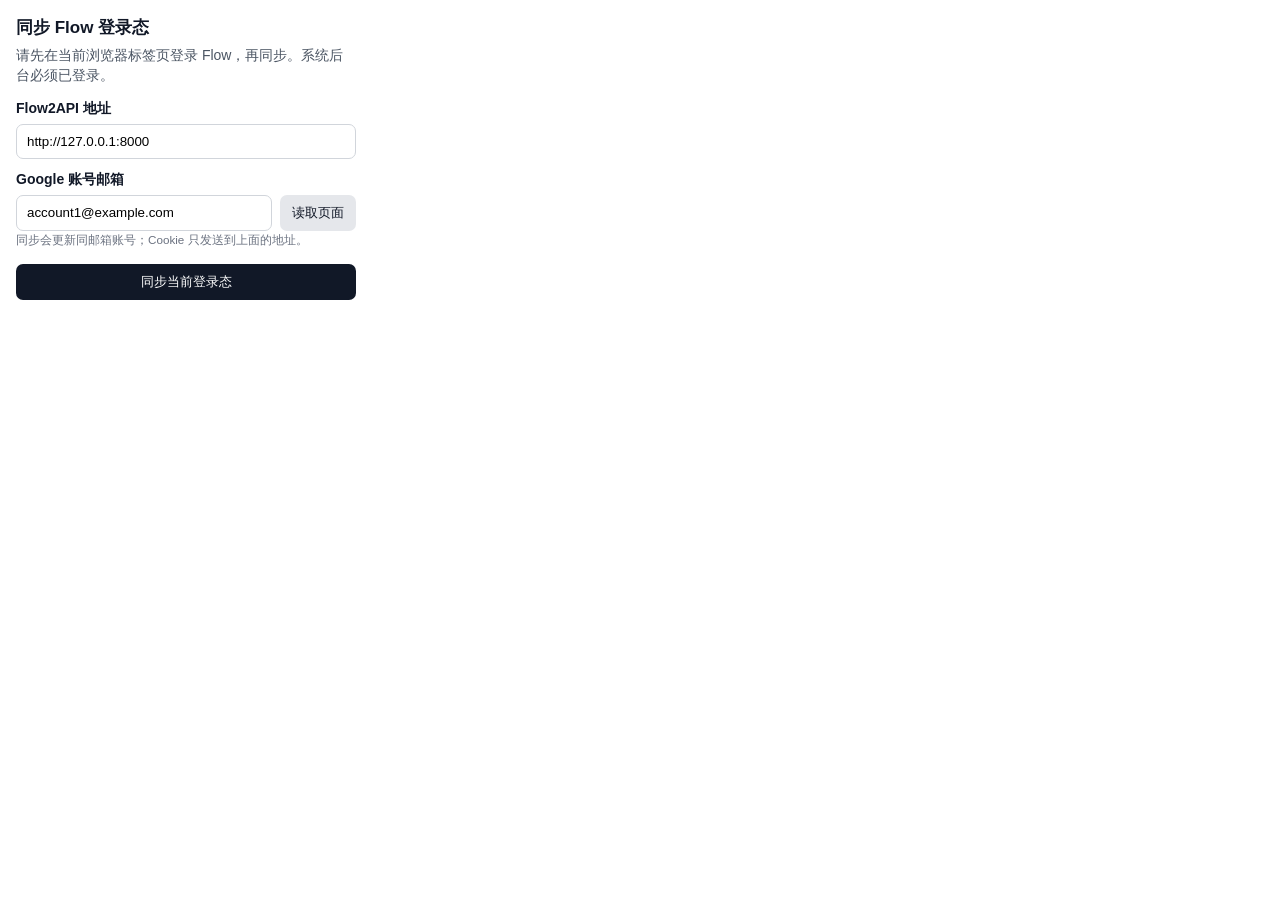
==== extension/popup.html @ 06909a7e "chore: archive Python workspace before Tauri migration" ====
<!doctype html>
<html lang="zh-CN">
<head>
  <meta charset="utf-8">
  <meta name="viewport" content="width=device-width, initial-scale=1">
  <title>同步 Flow 登录态</title>
  <style>
    body { width: 340px; margin: 0; padding: 16px; font: 14px -apple-system,BlinkMacSystemFont,"Segoe UI",sans-serif; color: #111827; }
    h1 { font-size: 17px; margin: 0 0 6px; }
    p { color: #4b5563; line-height: 1.45; margin: 6px 0 14px; }
    label { display: block; font-weight: 600; margin: 12px 0 6px; }
    input { box-sizing: border-box; width: 100%; padding: 9px 10px; border: 1px solid #d1d5db; border-radius: 7px; }
    .row { display: flex; gap: 8px; }
    .row input { flex: 1; }
    button { border: 0; border-radius: 7px; padding: 9px 12px; cursor: pointer; background: #111827; color: white; }
    button.secondary { background: #e5e7eb; color: #111827; white-space: nowrap; }
    button:disabled { opacity: .55; cursor: wait; }
    #status { min-height: 20px; margin-top: 12px; white-space: pre-wrap; color: #065f46; }
    #status.error { color: #b91c1c; }
    small { color: #6b7280; }
  </style>
</head>
<body>
  <h1>同步 Flow 登录态</h1>
  <p>请先在当前浏览器标签页登录 Flow，再同步。系统后台必须已登录。</p>
  <label for="serverUrl">Flow2API 地址</label>
  <input id="serverUrl" value="http://127.0.0.1:8000">
  <label for="email">Google 账号邮箱</label>
  <div class="row"><input id="email" type="email" value="account1@example.com" placeholder="name@example.com"><button id="detect" class="secondary" type="button">读取页面</button></div>
  <small>同步会更新同邮箱账号；Cookie 只发送到上面的地址。</small>
  <button id="sync" type="button" style="width:100%;margin-top:16px">同步当前登录态</button>
  <div id="status" role="status"></div>
  <script src="popup.js"></script>
</body>
</html>
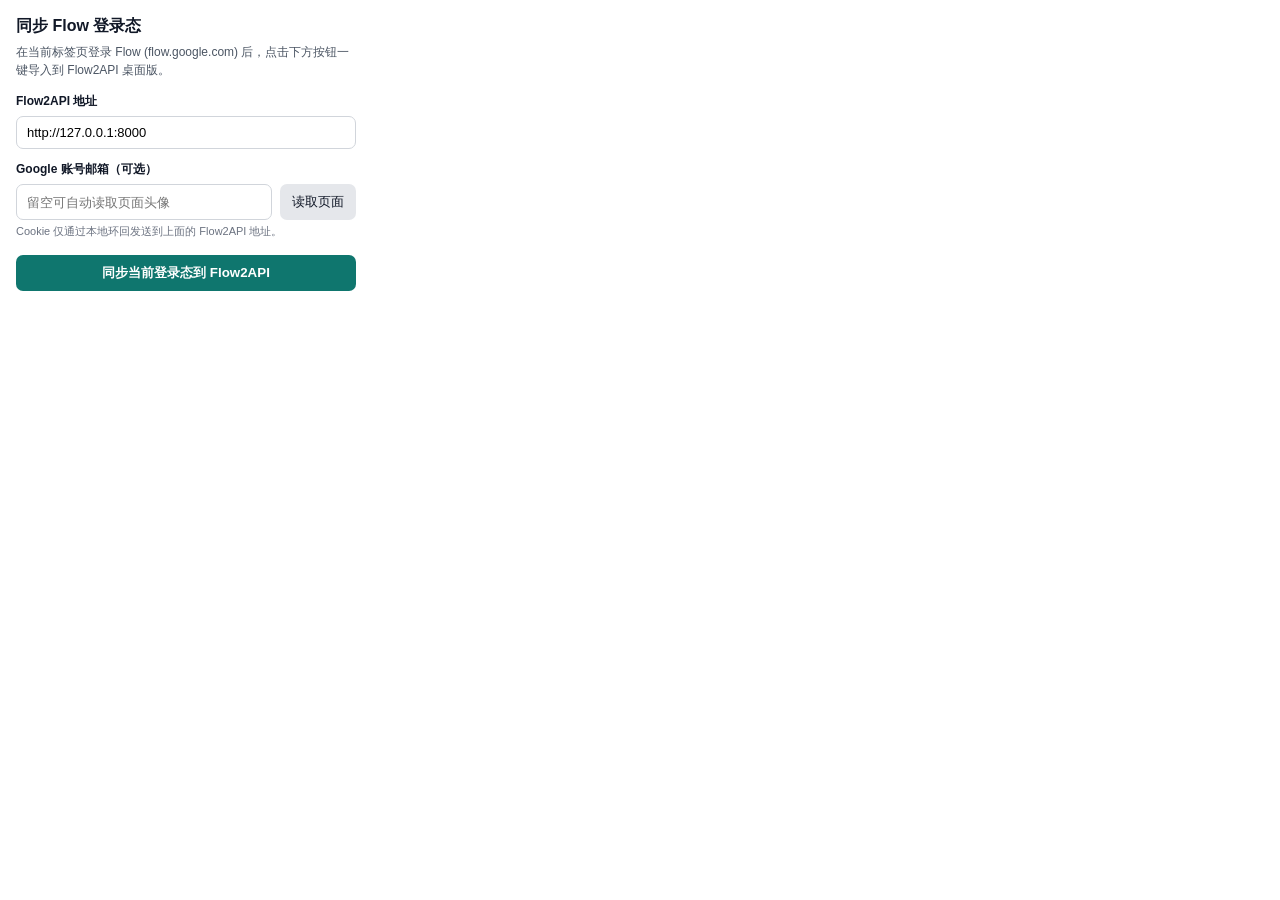
==== commit 642c5ec8: "feat(desktop): add 1-click Google login, extension/userscript sync, and release v0.2.1" ====
--- a/extension/popup.html
+++ b/extension/popup.html
@@ -3,32 +3,37 @@
 <head>
   <meta charset="utf-8">
   <meta name="viewport" content="width=device-width, initial-scale=1">
-  <title>同步 Flow 登录态</title>
+  <title>同步 Flow 登录态到 Flow2API</title>
   <style>
     body { width: 340px; margin: 0; padding: 16px; font: 14px -apple-system,BlinkMacSystemFont,"Segoe UI",sans-serif; color: #111827; }
-    h1 { font-size: 17px; margin: 0 0 6px; }
-    p { color: #4b5563; line-height: 1.45; margin: 6px 0 14px; }
-    label { display: block; font-weight: 600; margin: 12px 0 6px; }
-    input { box-sizing: border-box; width: 100%; padding: 9px 10px; border: 1px solid #d1d5db; border-radius: 7px; }
+    h1 { font-size: 16px; margin: 0 0 6px; }
+    p { color: #4b5563; font-size: 12px; line-height: 1.5; margin: 6px 0 14px; }
+    label { display: block; font-weight: 600; font-size: 12px; margin: 12px 0 6px; }
+    input { box-sizing: border-box; width: 100%; padding: 8px 10px; border: 1px solid #d1d5db; border-radius: 7px; font-size: 13px; }
     .row { display: flex; gap: 8px; }
     .row input { flex: 1; }
-    button { border: 0; border-radius: 7px; padding: 9px 12px; cursor: pointer; background: #111827; color: white; }
-    button.secondary { background: #e5e7eb; color: #111827; white-space: nowrap; }
+    button { border: 0; border-radius: 7px; padding: 9px 12px; cursor: pointer; background: #0f766e; color: white; font-weight: 600; }
+    button:hover { background: #115e59; }
+    button.secondary { background: #e5e7eb; color: #111827; font-weight: normal; white-space: nowrap; }
+    button.secondary:hover { background: #d1d5db; }
     button:disabled { opacity: .55; cursor: wait; }
-    #status { min-height: 20px; margin-top: 12px; white-space: pre-wrap; color: #065f46; }
+    #status { min-height: 20px; margin-top: 12px; white-space: pre-wrap; color: #047857; font-size: 12px; line-height: 1.6; }
     #status.error { color: #b91c1c; }
-    small { color: #6b7280; }
+    small { color: #6b7280; font-size: 11px; display: block; margin-top: 4px; }
   </style>
 </head>
 <body>
   <h1>同步 Flow 登录态</h1>
-  <p>请先在当前浏览器标签页登录 Flow，再同步。系统后台必须已登录。</p>
+  <p>在当前标签页登录 Flow (flow.google.com) 后，点击下方按钮一键导入到 Flow2API 桌面版。</p>
   <label for="serverUrl">Flow2API 地址</label>
   <input id="serverUrl" value="http://127.0.0.1:8000">
-  <label for="email">Google 账号邮箱</label>
-  <div class="row"><input id="email" type="email" value="account1@example.com" placeholder="name@example.com"><button id="detect" class="secondary" type="button">读取页面</button></div>
-  <small>同步会更新同邮箱账号；Cookie 只发送到上面的地址。</small>
-  <button id="sync" type="button" style="width:100%;margin-top:16px">同步当前登录态</button>
+  <label for="email">Google 账号邮箱（可选）</label>
+  <div class="row">
+    <input id="email" type="email" placeholder="留空可自动读取页面头像">
+    <button id="detect" class="secondary" type="button">读取页面</button>
+  </div>
+  <small>Cookie 仅通过本地环回发送到上面的 Flow2API 地址。</small>
+  <button id="sync" type="button" style="width:100%;margin-top:16px">同步当前登录态到 Flow2API</button>
   <div id="status" role="status"></div>
   <script src="popup.js"></script>
 </body>
